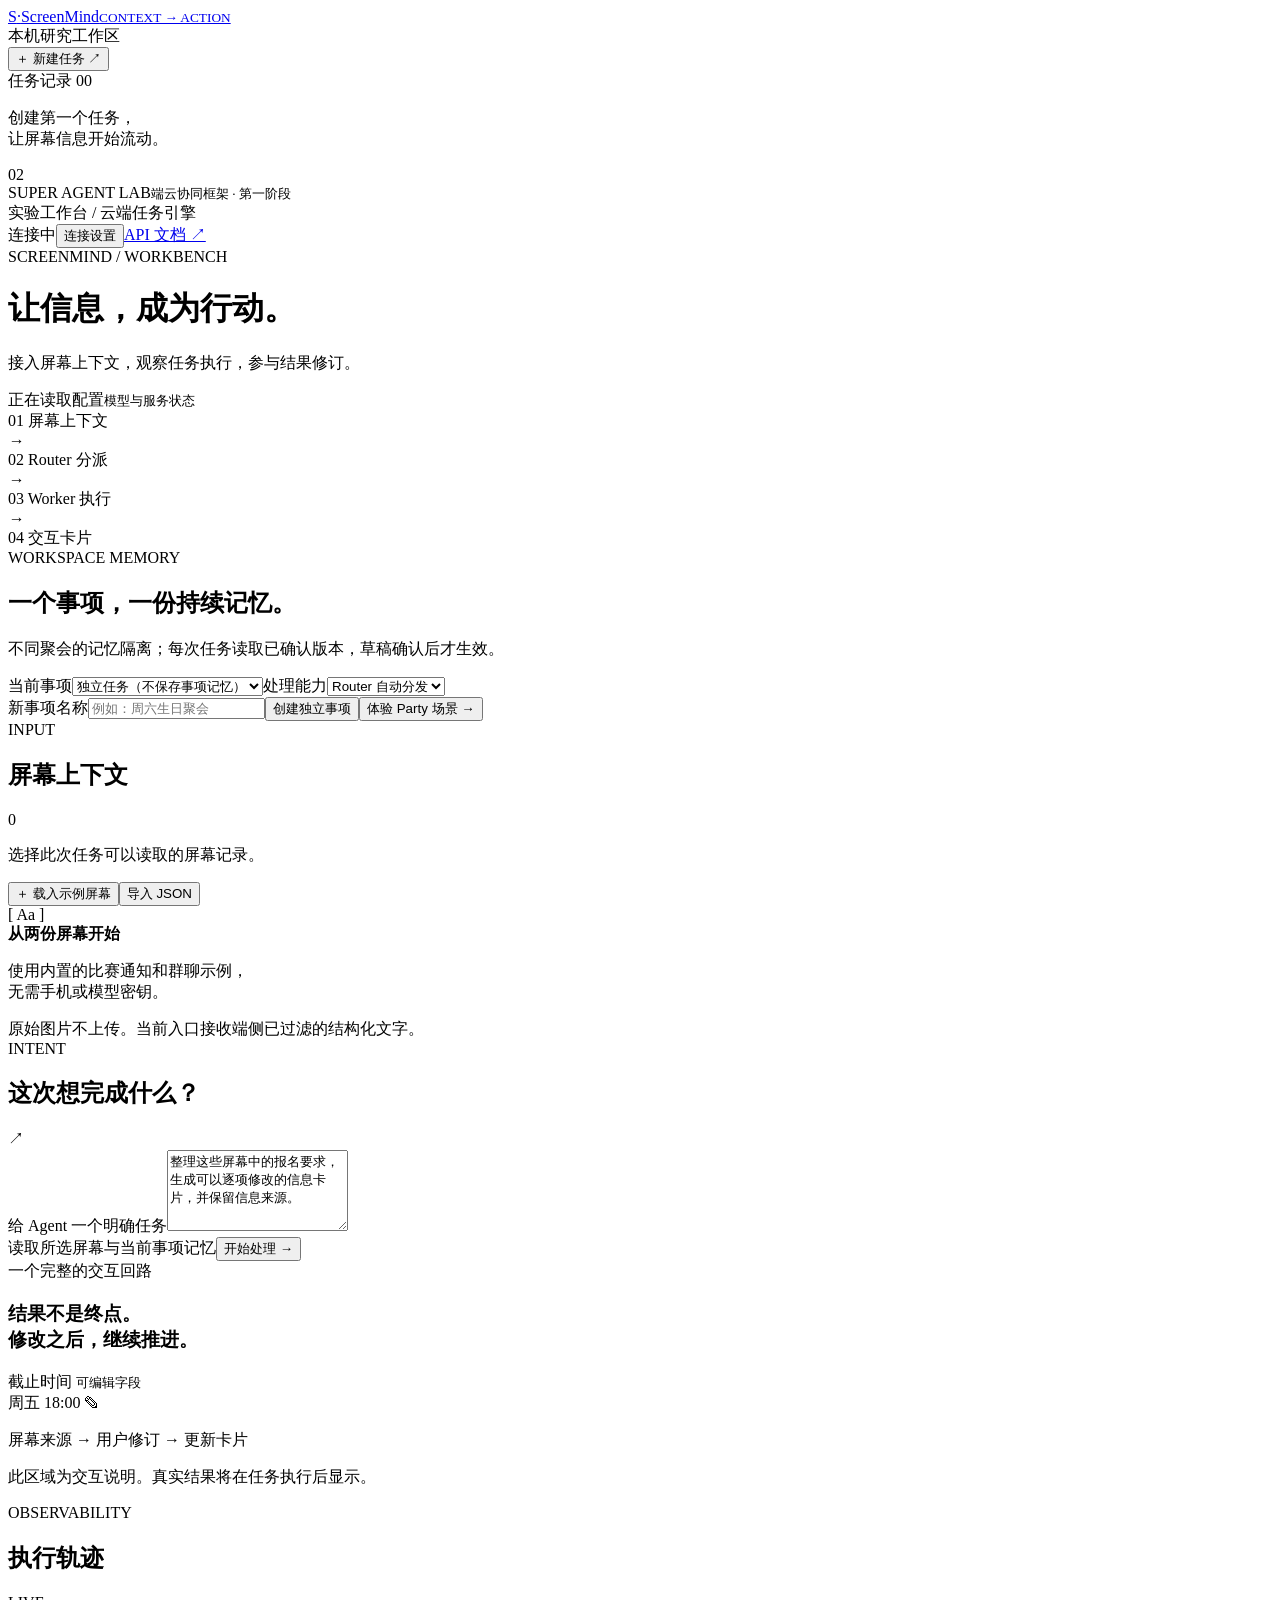
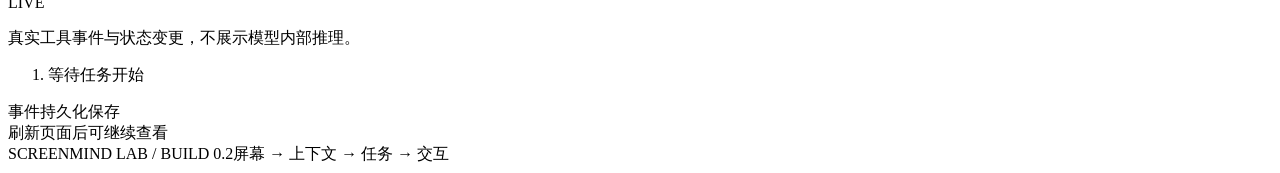
==== Cloud Agent/screenmind/static/index.html @ 83179b65 "Add cloud SuperAgent framework under Cloud Agent Include service, plugins, UI, tests, examples and i" ====
<!doctype html>
<html lang="zh-CN">
<head>
  <meta charset="utf-8"><meta name="viewport" content="width=device-width, initial-scale=1">
  <title>ScreenMind · Agent 工作台</title>
  <link rel="stylesheet" href="/static/style.css">
  <script src="/static/app.js" defer></script>
</head>
<body>
  <div class="app-shell">
    <aside class="sidebar">
      <a class="brand" href="/" aria-label="ScreenMind 首页"><span class="brand-symbol">S<span>·</span></span><span>ScreenMind<small>CONTEXT → ACTION</small></span></a>
      <div class="workspace-label"><span class="tiny-dot"></span> 本机研究工作区</div>
      <button id="new-task" class="new-task"><span>＋</span> 新建任务 <span class="small-arrow">↗</span></button>
      <div class="sidebar-heading">任务记录 <span id="task-count">00</span></div>
      <nav id="task-list" aria-label="任务记录"><p class="sidebar-empty">创建第一个任务，<br>让屏幕信息开始流动。</p></nav>
      <div class="sidebar-bottom"><span class="version-mark">02</span><div>SUPER AGENT LAB<small>端云协同框架 · 第一阶段</small></div></div>
    </aside>
    <div class="main-shell">
      <header class="topbar"><div class="breadcrumb">实验工作台 <span>/</span> 云端任务引擎</div><div class="topbar-right"><span id="connection" class="connection">连接中</span><button class="text-button" id="key-toggle">连接设置</button><a href="/docs" target="_blank" rel="noreferrer" class="text-button">API 文档 ↗</a></div></header>
      <section id="key-panel" class="key-panel" hidden><label for="api-key">服务端 API Key</label><input type="password" id="api-key" autocomplete="off" placeholder="配置了 SCREENMIND_API_KEY 时填写"><button id="save-key" class="primary">连接</button><span>仅保存在当前页面内存中</span></section>
      <main>
        <div class="page-intro"><div><div class="eyebrow">SCREENMIND / WORKBENCH</div><h1>让信息，成为行动。</h1><p>接入屏幕上下文，观察任务执行，参与结果修订。</p></div><div class="mode-panel"><span id="mode-label" class="mode-badge">正在读取配置</span><small id="mode-description">模型与服务状态</small></div></div>
        <div class="pipeline" aria-label="处理流水线"><div><span>01</span> 屏幕上下文</div><i>→</i><div><span>02</span> Router 分派</div><i>→</i><div><span>03</span> Worker 执行</div><i>→</i><div><span>04</span> 交互卡片</div></div>
        <div id="notice" class="notice" role="status" aria-live="polite" hidden></div>
        <section class="panel work-scope" aria-label="事项与能力">
          <div><span class="eyebrow">WORKSPACE MEMORY</span><h2>一个事项，一份持续记忆。</h2><p class="muted">不同聚会的记忆隔离；每次任务读取已确认版本，草稿确认后才生效。</p></div>
          <div class="scope-controls"><label for="work-select">当前事项<select id="work-select"><option value="">独立任务（不保存事项记忆）</option></select></label><label for="agent-select">处理能力<select id="agent-select"><option value="">Router 自动分发</option></select></label></div>
          <div class="scope-controls"><label for="work-name">新事项名称<input id="work-name" maxlength="200" placeholder="例如：周六生日聚会"></label><button id="create-work" class="secondary">创建独立事项</button><button id="party-demo" class="primary">体验 Party 场景 →</button></div>
          <div id="memory-panel" hidden><div class="memory-heading"><strong id="memory-title"></strong><span id="memory-version" class="mode-badge"></span></div><p id="memory-summary" class="muted"></p><details><summary>查看已确认记忆与版本历史</summary><pre id="memory-json"></pre><div id="memory-history"></div></details><div class="source-actions"><button id="party-decline" class="secondary">模拟：小林临时退出</button><button id="party-tentative" class="text-button">模拟：小林可能来不了</button></div></div>
        </section>
        <div class="work-grid">
          <section class="context-panel panel">
            <div class="section-title"><div><span class="eyebrow">INPUT</span><h2>屏幕上下文</h2></div><span id="screen-count" class="counter">0</span></div>
            <p class="muted panel-caption">选择此次任务可以读取的屏幕记录。</p>
            <div class="source-actions"><button id="load-demo" class="secondary">＋ 载入示例屏幕</button><button id="import-toggle" class="text-button">导入 JSON</button></div>
            <div id="import-panel" hidden><label class="sr-only" for="screen-json">屏幕 JSON</label><textarea id="screen-json" rows="8" placeholder="粘贴符合 /api/screens 协议的结构化 OCR JSON"></textarea><button id="import-submit" class="secondary">保存屏幕</button></div>
            <div id="screen-list" class="screen-list"><div class="empty-source"><div class="source-illustration">[ Aa ]</div><strong>从两份屏幕开始</strong><p>使用内置的比赛通知和群聊示例，<br>无需手机或模型密钥。</p></div></div>
            <div class="input-footnote">原始图片不上传。当前入口接收端侧已过滤的结构化文字。</div>
          </section>
          <section class="task-panel panel">
            <div id="compose-view">
              <div class="section-title"><div><span class="eyebrow">INTENT</span><h2>这次想完成什么？</h2></div><span class="round-arrow">↗</span></div>
              <form id="create-form"><label for="instruction">给 Agent 一个明确任务</label><textarea id="instruction" rows="5" maxlength="4000" required placeholder="例如：整理这些屏幕中的报名要求，生成可以逐项修改的信息卡片。">整理这些屏幕中的报名要求，生成可以逐项修改的信息卡片，并保留信息来源。</textarea><div class="composer-footer"><span>读取所选屏幕与当前事项记忆</span><button class="primary" id="create-submit" type="submit">开始处理 <span>→</span></button></div></form>
              <div class="first-run"><span class="eyebrow">一个完整的交互回路</span><h3>结果不是终点。<br>修改之后，继续推进。</h3><div class="example-card"><span class="example-label">截止时间 <small>可编辑字段</small></span><div>周五 18:00 <span>✎</span></div><p>屏幕来源 → 用户修订 → 更新卡片</p></div><p class="muted">此区域为交互说明。真实结果将在任务执行后显示。</p></div>
            </div>
            <div id="task-view" hidden>
              <div class="section-title"><div><span class="eyebrow">ACTIVE TASK</span><h2 id="task-title">当前任务</h2></div><span id="task-status" class="status-pill"></span></div>
              <p id="task-instruction" class="task-instruction"></p><div class="task-meta"><span id="task-id"></span><span id="task-revision"></span></div>
              <p id="task-routing" class="muted"></p><p id="draft-memory" class="notice" hidden></p>
              <div id="progress-view" class="progress-view" hidden><span class="pulse-ring"></span><div><strong id="progress-title">正在处理</strong><p>可以补充要求或取消任务；其他任务独立运行。</p></div></div>
              <div id="error-view" class="error-view" hidden></div>
              <div id="card-view" hidden><div class="card-heading"><span class="eyebrow">INTERACTIVE RESULT</span><span id="card-version"></span></div><h3 id="card-title"></h3><p id="card-summary" class="muted"></p><div id="card-fields"></div></div>
              <div id="followup-area"><label for="followup">补充要求</label><textarea id="followup" rows="2" maxlength="4000" placeholder="修改上方字段，或告诉 Agent 接下来怎么处理……"></textarea><label class="attach-label"><input type="checkbox" id="attach-screens"> 将左侧选中的新屏幕补充到当前任务</label></div>
              <div class="task-actions"><button id="revise" class="primary">保存修改并继续 →</button><button id="confirm" class="secondary">确认完成</button><button id="retry" class="secondary" hidden>重试任务</button><button id="cancel" class="text-button danger">取消</button></div>
              <p id="finished-note" class="muted" hidden>任务已结束，结果仍可查看。你可以从左侧创建新任务。</p>
            </div>
          </section>
          <section class="activity-panel panel"><div class="section-title"><div><span class="eyebrow">OBSERVABILITY</span><h2>执行轨迹</h2></div><span class="live-label"><span class="tiny-dot"></span> LIVE</span></div><p class="muted panel-caption">真实工具事件与状态变更，不展示模型内部推理。</p><ol id="event-list" class="event-list"><li class="empty-events">等待任务开始</li></ol><div class="activity-footer">事件持久化保存<br><span>刷新页面后可继续查看</span></div></section>
        </div>
        <footer class="page-footer"><span>SCREENMIND LAB / BUILD 0.2</span><span>屏幕 → 上下文 → 任务 → 交互</span></footer>
      </main>
    </div>
  </div>
</body>
</html>
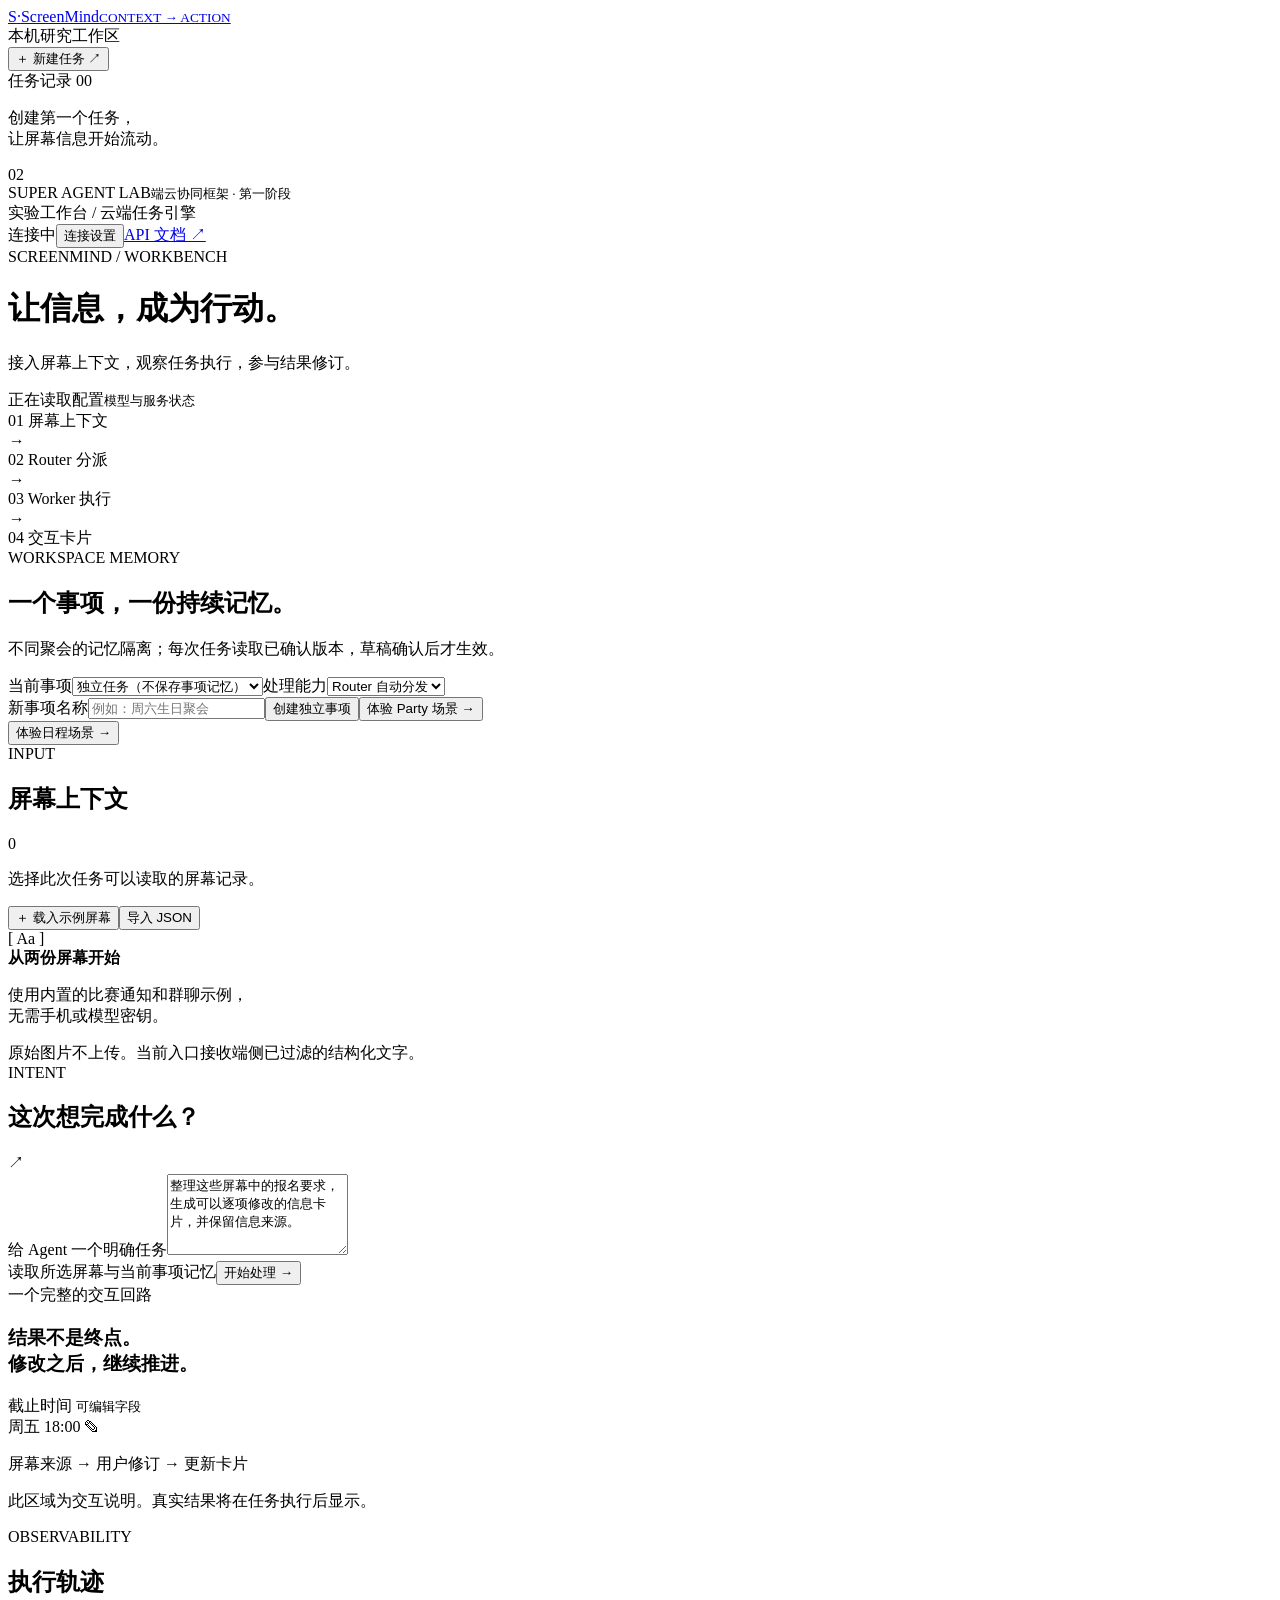
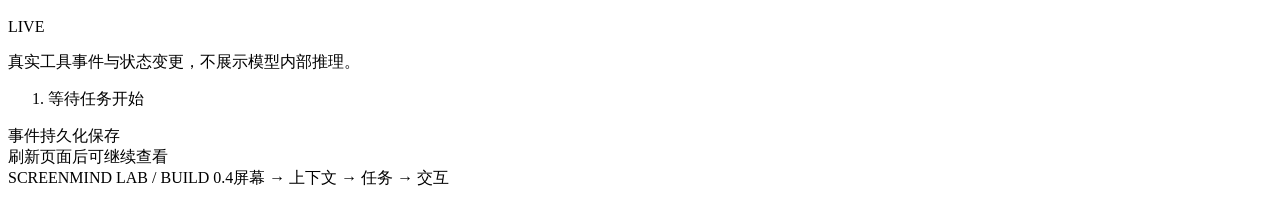
==== commit 65811126: "Connect Android workflows to isolated Cloud Agent runtimes Publish Cloud Agent v0.4 memory, Schedule" ====
--- a/Cloud Agent/screenmind/static/index.html
+++ b/Cloud Agent/screenmind/static/index.html
@@ -27,7 +27,9 @@
           <div><span class="eyebrow">WORKSPACE MEMORY</span><h2>一个事项，一份持续记忆。</h2><p class="muted">不同聚会的记忆隔离；每次任务读取已确认版本，草稿确认后才生效。</p></div>
           <div class="scope-controls"><label for="work-select">当前事项<select id="work-select"><option value="">独立任务（不保存事项记忆）</option></select></label><label for="agent-select">处理能力<select id="agent-select"><option value="">Router 自动分发</option></select></label></div>
           <div class="scope-controls"><label for="work-name">新事项名称<input id="work-name" maxlength="200" placeholder="例如：周六生日聚会"></label><button id="create-work" class="secondary">创建独立事项</button><button id="party-demo" class="primary">体验 Party 场景 →</button></div>
+          <button id="schedule-demo" class="secondary">体验日程场景 →</button>
           <div id="memory-panel" hidden><div class="memory-heading"><strong id="memory-title"></strong><span id="memory-version" class="mode-badge"></span></div><p id="memory-summary" class="muted"></p><details><summary>查看已确认记忆与版本历史</summary><pre id="memory-json"></pre><div id="memory-history"></div></details><div class="source-actions"><button id="party-decline" class="secondary">模拟：小林临时退出</button><button id="party-tentative" class="text-button">模拟：小林可能来不了</button></div></div>
+          <div id="calendar-panel" class="scope-controls" hidden><label for="calendar-item">导出已确认日程<select id="calendar-item"></select></label><label for="calendar-end">结束时间（本机时区）<input id="calendar-end" type="datetime-local"></label><button id="calendar-preview" class="secondary">预览日历文件</button></div>
         </section>
         <div class="work-grid">
           <section class="context-panel panel">
@@ -50,6 +52,8 @@
               <p id="task-routing" class="muted"></p><p id="draft-memory" class="notice" hidden></p>
               <div id="progress-view" class="progress-view" hidden><span class="pulse-ring"></span><div><strong id="progress-title">正在处理</strong><p>可以补充要求或取消任务；其他任务独立运行。</p></div></div>
               <div id="error-view" class="error-view" hidden></div>
+              <p id="question-view" class="notice" hidden></p><pre id="action-preview" hidden></pre><pre id="action-result" hidden></pre>
+              <button id="action-download" class="secondary" hidden>下载日历文件</button><button id="action-reconcile" class="secondary" hidden>核对执行结果</button>
               <div id="card-view" hidden><div class="card-heading"><span class="eyebrow">INTERACTIVE RESULT</span><span id="card-version"></span></div><h3 id="card-title"></h3><p id="card-summary" class="muted"></p><div id="card-fields"></div></div>
               <div id="followup-area"><label for="followup">补充要求</label><textarea id="followup" rows="2" maxlength="4000" placeholder="修改上方字段，或告诉 Agent 接下来怎么处理……"></textarea><label class="attach-label"><input type="checkbox" id="attach-screens"> 将左侧选中的新屏幕补充到当前任务</label></div>
               <div class="task-actions"><button id="revise" class="primary">保存修改并继续 →</button><button id="confirm" class="secondary">确认完成</button><button id="retry" class="secondary" hidden>重试任务</button><button id="cancel" class="text-button danger">取消</button></div>
@@ -58,7 +62,7 @@
           </section>
           <section class="activity-panel panel"><div class="section-title"><div><span class="eyebrow">OBSERVABILITY</span><h2>执行轨迹</h2></div><span class="live-label"><span class="tiny-dot"></span> LIVE</span></div><p class="muted panel-caption">真实工具事件与状态变更，不展示模型内部推理。</p><ol id="event-list" class="event-list"><li class="empty-events">等待任务开始</li></ol><div class="activity-footer">事件持久化保存<br><span>刷新页面后可继续查看</span></div></section>
         </div>
-        <footer class="page-footer"><span>SCREENMIND LAB / BUILD 0.2</span><span>屏幕 → 上下文 → 任务 → 交互</span></footer>
+        <footer class="page-footer"><span>SCREENMIND LAB / BUILD 0.4</span><span>屏幕 → 上下文 → 任务 → 交互</span></footer>
       </main>
     </div>
   </div>
